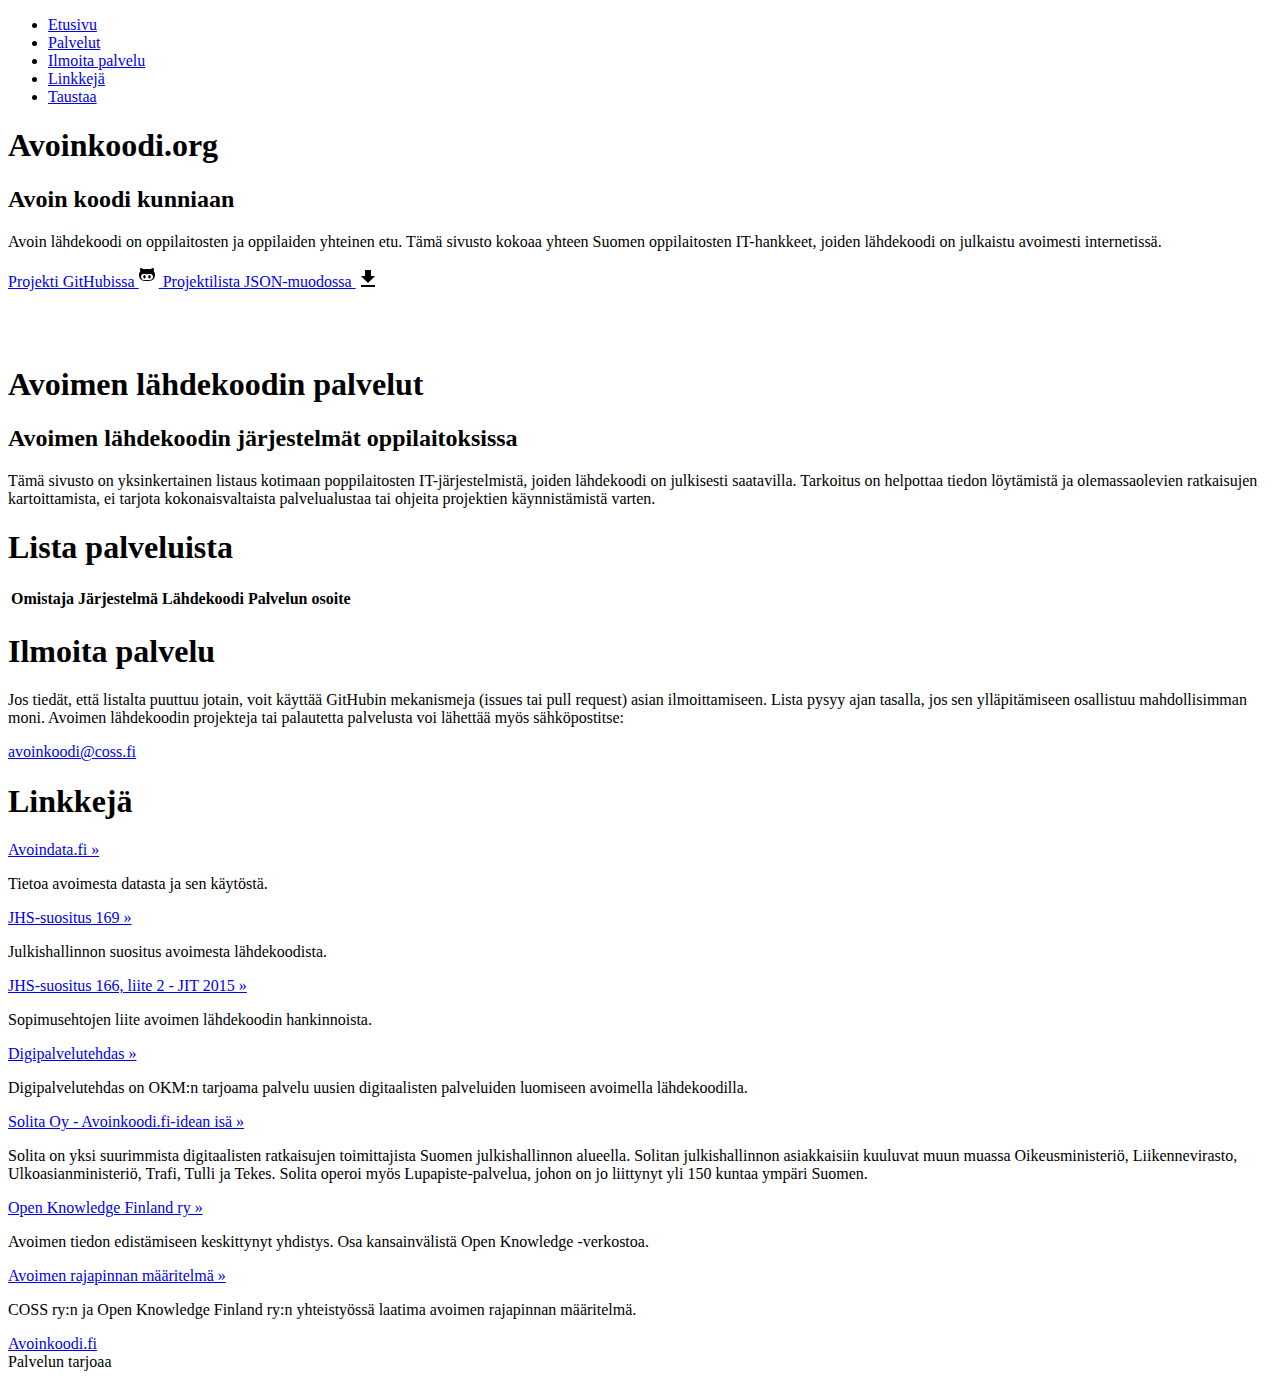
==== index.html @ 6f570a05 "Update index.html" ====
<!DOCTYPE html>

<html lang="fi">
  <head>
    <meta charset="UTF-8">
    <title>avoinkoodi.org</title>
    <meta name="description" content="Avoin lähdekoodi on oppilaitosten ja oppilaiden yhteinen etu. Tämä sivusto kokoaa yhteen Suomen oppilaitosten IT-hankkeet, joiden lähdekoodi on julkaistu avoimesti internetissä.">

    <meta name="viewport" content="width=device-width, initial-scale=1">
    <link rel="stylesheet" type="text/css" href="stylesheets/styles.css" media="screen">
		<link rel="icon" type="image/x-icon" href="favicon.ico">

		<meta property="fb:app_id" content="996503203750493">
    <meta property="og:url" content="http://www.avoinkoodi.org">
    <meta property="og:type" content="website">
    <meta property="og:title" content="avoinkoodi.org">
		<meta property="og:site_name" content="avoinkoodi.org">
    <meta property="og:description" content="Avoin lähdekoodi on oppilaitosten ja oppilaiden yhteinen etu. Tämä sivusto kokoaa yhteen Suomen oppilaitosten IT-hankkeet, joiden lähdekoodi on julkaistu avoimesti internetissä.">
		<meta property="og:image" content="http://www.avoinkoodi.org/img/bg-top.jpg">

    <meta name=”twitter:card” content=”summary”>
    <meta name=”twitter:title content="avoinkoodi.fi">
    <meta name=”twitter:description” content="Avoin lähdekoodi on oppilaitosten ja oppilaiden yhteinen etu. Tämä sivusto kokoaa yhteen Suomen oppilaitosten IT-hankkeet, joiden lähdekoodi on julkaistu avoimesti internetissä.">
    <meta name=”twitter:url” content=”http://www.avoinkoodi.fi/”>
    <meta property="twitter:image" content="http://www.avoinkoodi.org/img/bg-top.jpg">
  </head>
	<body>
		<div class="menu">
			<div class="menu-open">
				<span class="menuicon"></span>
			</div>

			<div class="menu-container">
				<ul id="mainmenu">
					<li><a href="#start">Etusivu</a></li>
					<li><a href="#services">Palvelut</a></li>
					<li><a href="#add-service">Ilmoita palvelu</a></li>
					<li><a href="#links">Linkkejä</a></li>
					<li><a href="taustaa.html">Taustaa</a></li>
				</ul>
			</div>
		</div>
		
		<div class="page-container">
			<header id="start" class="anchor">
				<div class="centered">
					<div class="container">
						<div class="content-center">

							<h1>Avoinkoodi.org</h1>
							<h2 class="">Avoin koodi kunniaan</h2>
							<p class="ingress">
								Avoin lähdekoodi on oppilaitosten ja oppilaiden yhteinen etu. Tämä sivusto kokoaa yhteen Suomen oppilaitosten IT-hankkeet, joiden lähdekoodi on julkaistu avoimesti internetissä.
							</p>
							
							<div class="buttons">
								<a href="https://github.com/cossfi/avoinkoodi" class="btn">
                  Projekti GitHubissa 
								  <svg class="btn-icon btn-icon--gh" height="20" width="20" viewBox="0 0 20 20" xmlns="http://www.w3.org/2000/svg">
									<path d="M14.7 4.34c0.13-0.32 0.55-1.59-0.13-3.31 0 0-1.05-0.33-3.44 1.3C10.13 2.05 9.06 2.01 8 2.01c-1.06 0-2.13 0.04-3.13 0.32C2.48 0.69 1.43 1.03 1.43 1.03 0.75 2.75 1.17 4.02 1.3 4.34 0.49 5.21 0 6.33 0 7.69 0 12.84 3.33 14 7.98 14 12.63 14 16 12.84 16 7.69 16 6.33 15.51 5.21 14.7 4.34zM8 13.02c-3.3 0-5.98-0.15-5.98-3.35 0-0.76 0.38-1.48 1.02-2.07 1.07-0.98 2.9-0.46 4.96-0.46 2.07 0 3.88-0.52 4.96 0.46 0.65 0.59 1.02 1.3 1.02 2.07C13.98 12.86 11.3 13.02 8 13.02zM5.49 8.01c-0.66 0-1.2 0.8-1.2 1.78s0.54 1.79 1.2 1.79c0.66 0 1.2-0.8 1.2-1.79S6.15 8.01 5.49 8.01zM10.51 8.01C9.85 8.01 9.31 8.8 9.31 9.79s0.54 1.79 1.2 1.79 1.2-0.8 1.2-1.79C11.71 8.8 11.18 8.01 10.51 8.01z" />
								  </svg>
								</a>
								
	 						  <a href="projects.json" class="btn">
                  Projektilista JSON-muodossa
								  <svg class="btn-icon" height="20" width="20"  viewBox="0 0 20 20" xmlns="http://www.w3.org/2000/svg">
									  <path d="M19 9h-4V3H9v6H5l7 7 7-7zM5 18v2h14v-2H5z"/>
									  <path d="M0 0h24v24H0z" fill="none"/>
								  </svg>
								</a>
							</div>

							<div class="social-media">
								<div class="some-widgets">
									<div class="some-widget">
									  <a href="https://twitter.com/home?status=Avoin+koodi+kunniaan%0ahttp%3a%2f%2fwww.avoinkoodi.fi%2f" class="icon share-link twitter-share-button"></a>
									  <span>&nbsp;</span>
									</div>

									<div class="some-widget">
										<a href="https://www.facebook.com/sharer/sharer.php?u=http%3a%2f%2fwww.avoinkoodi.fi%2f" class="icon fb-like share-link"></a>
										<span id="fb-share-count">&nbsp;</span>
									</div>

									<div class="some-widget">
									  <a href="https://plus.google.com/share?url=http%3a%2f%2fwww.avoinkoodi.fi%2f" class="icon g-plus share-link"></a>
									  <span id="gplus-share-count">&nbsp;</span>
									</div>
								</div>
							</div>

						</div>
					</div>
				</div>		
			</header>
			
			<section id="services" class="anchor">
				<div class="lined"></div>

				<div class="centered">
					<div class="container">

						<div class="content">
							<h1>Avoimen lähdekoodin palvelut</h1>
						</div>
						
						<div class="content">				
							<h2>Avoimen lähdekoodin järjestelmät oppilaitoksissa</h2>
							<p>Tämä sivusto on yksinkertainen listaus kotimaan poppilaitosten IT-järjestelmistä, joiden lähdekoodi on julkisesti saatavilla. Tarkoitus on helpottaa tiedon löytämistä ja olemassaolevien ratkaisujen kartoittamista, ei tarjota kokonaisvaltaista palvelualustaa tai ohjeita projektien käynnistämistä varten.</p>
						</div>
						
					</div>
				</div>
			</section>
			
			
			<section class="anchor">
				<div class="lined"></div>

				<div class="centered">
					<div class="container">

						<div class="content">
							<h1>Lista palveluista</h1>					
							 <table>
								<thead>
									<tr>
										<th>Omistaja</th>
										<th>Järjestelmä</th>
										<th>Lähdekoodi</th>
										<th>Palvelun osoite</th>
									</tr>
								</thead>
								<tbody id="projects"></tbody>
							</table>				
						</div>

					</div>
				</div>
			</section>
			
			<section class="grey anchor" id="add-service">
				<div class="centered">
					<div class="container">

						<div class="content">
							<h1>Ilmoita palvelu</h1>
							<p class="center-text">Jos tiedät, että listalta puuttuu jotain, voit käyttää GitHubin mekanismeja (issues tai pull request) asian ilmoittamiseen. Lista pysyy ajan tasalla, jos sen ylläpitämiseen osallistuu mahdollisimman moni. Avoimen lähdekoodin projekteja tai palautetta palvelusta voi lähettää myös sähköpostitse:</p>
							<p class="link-text">
								<a href="mailto:avoinkoodi@coss.fi">avoinkoodi@coss.fi</a>
							</p>
						</div>

					</div>
				</div>		
			</section>

			<section class="links anchor" id="links">
				<div class="lined"></div>

				<div class="centered">
					<div class="container">
						<div class="content">
							<h1>Linkkejä</h1>
						</div>
						
						<div class="content-left">				
							<div class="link">
								<a href="http://www.avoindata.fi">Avoindata.fi »</a> 
								<p>Tietoa avoimesta datasta ja sen käytöstä.</p>
							</div>
							
							<div class="link">
								<a href="http://docs.jhs-suositukset.fi/jhs-suositukset/JHS169/JHS169.html">JHS-suositus 169 »</a> 
								<p>Julkishallinnon suositus avoimesta lähdekoodista.</p>
							</div>
							
							<div class="link">
								<a href="http://docs.jhs-suositukset.fi/jhs-suositukset/JHS166_liite2/JHS166_liite2.html">JHS-suositus 166, liite 2 - JIT 2015 »</a> 
								<p>Sopimusehtojen liite avoimen lähdekoodin hankinnoista.</p>
							</div>
							<div class="link">
								<a href="http://www.digipalvelutehdas.fi/">Digipalvelutehdas »</a> 
								<p>Digipalvelutehdas on OKM:n tarjoama palvelu uusien digitaalisten palveluiden luomiseen avoimella lähdekoodilla.</p>
							</div>							
						</div>

						<div class="content-right">

							<div class="link">
								<a href="https://www.solita.fi/">Solita Oy - Avoinkoodi.fi-idean isä »</a> 
								<p>Solita on yksi suurimmista digitaalisten ratkaisujen toimittajista Suomen julkishallinnon alueella. Solitan julkishallinnon asiakkaisiin kuuluvat muun muassa Oikeusministeriö, Liikennevirasto, Ulkoasianministeriö, Trafi, Tulli ja Tekes. Solita operoi myös Lupapiste-palvelua, johon on jo liittynyt yli 150 kuntaa ympäri Suomen.</p>
							</div>

							<div class="link">
								<a href="http://fi.okfn.org/">Open Knowledge Finland ry »</a> 
								<p>Avoimen tiedon edistämiseen keskittynyt yhdistys. Osa kansainvälistä Open Knowledge -verkostoa.</p>
							</div>
							
							<div class="link">
								<a href="http://avoinrajapinta.fi/">Avoimen rajapinnan määritelmä »</a> 
								<p>COSS ry:n ja Open Knowledge Finland ry:n yhteistyössä laatima avoimen rajapinnan määritelmä.</p>
							</div>
						</div>

					</div>
				</div>		
			</section>
			
			<footer class="footer">
				<div class="centered">

					<div class="container">
					  <a class="logo-white" href="http://www.avoinkoodi.fi">Avoinkoodi.fi</a>
					  <div class="footer-content"><span>Palvelun tarjoaa</span> <a href="https://coss.fi" class="logo-white logo"></a></div>				
					</div>

				</div>
			</footer>
		</div>

    <script src="./js/safari_bind.js"></script>
    <script src="./js/jquery-2.2.0.min.js"></script>
    <script src="./js/avoinkoodi.js"></script>
    <script>
      (function(i,s,o,g,r,a,m){i['GoogleAnalyticsObject']=r;i[r]=i[r]||function(){
      (i[r].q=i[r].q||[]).push(arguments)},i[r].l=1*new Date();a=s.createElement(o),
      m=s.getElementsByTagName(o)[0];a.async=1;a.src=g;m.parentNode.insertBefore(a,m)
      })(window,document,'script','//www.google-analytics.com/analytics.js','ga');

      ga('create', 'UA-35431188-3', 'auto');
      ga('send', 'pageview');

    </script>
	</body>
</html>
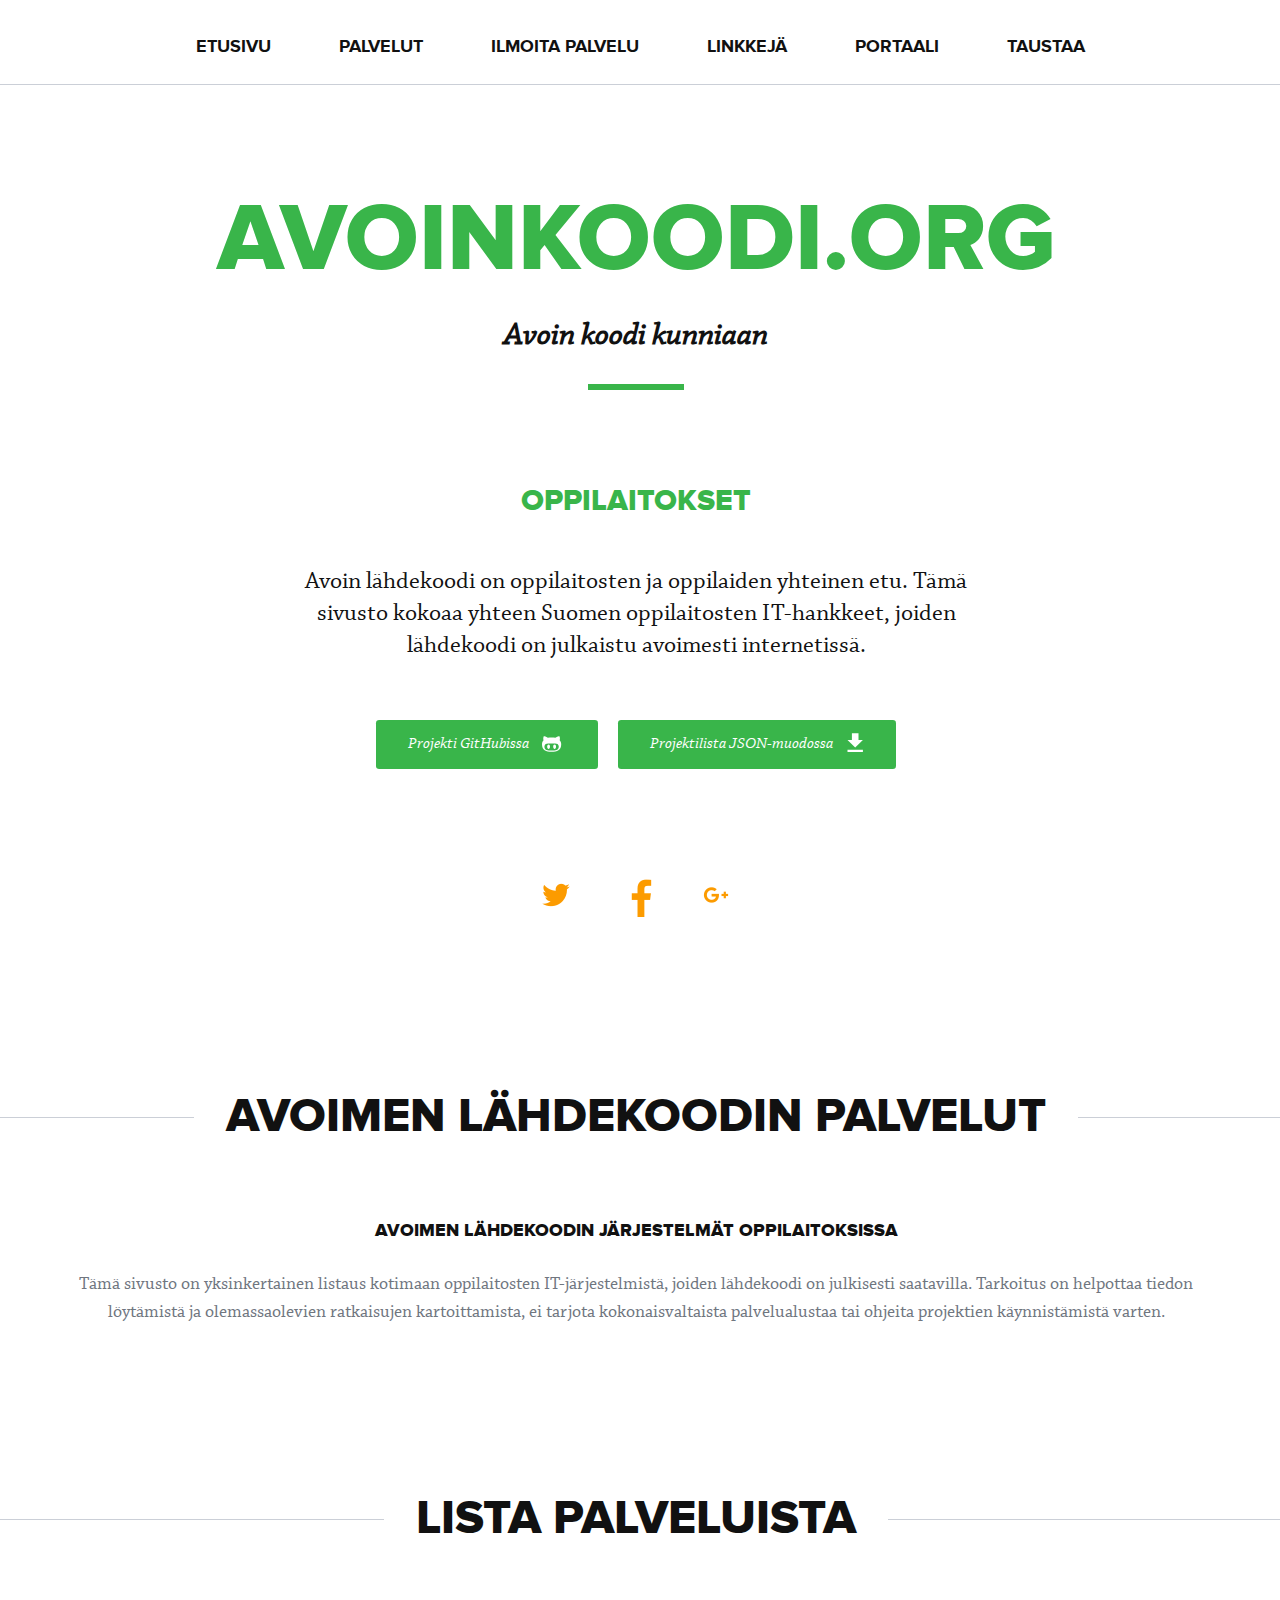
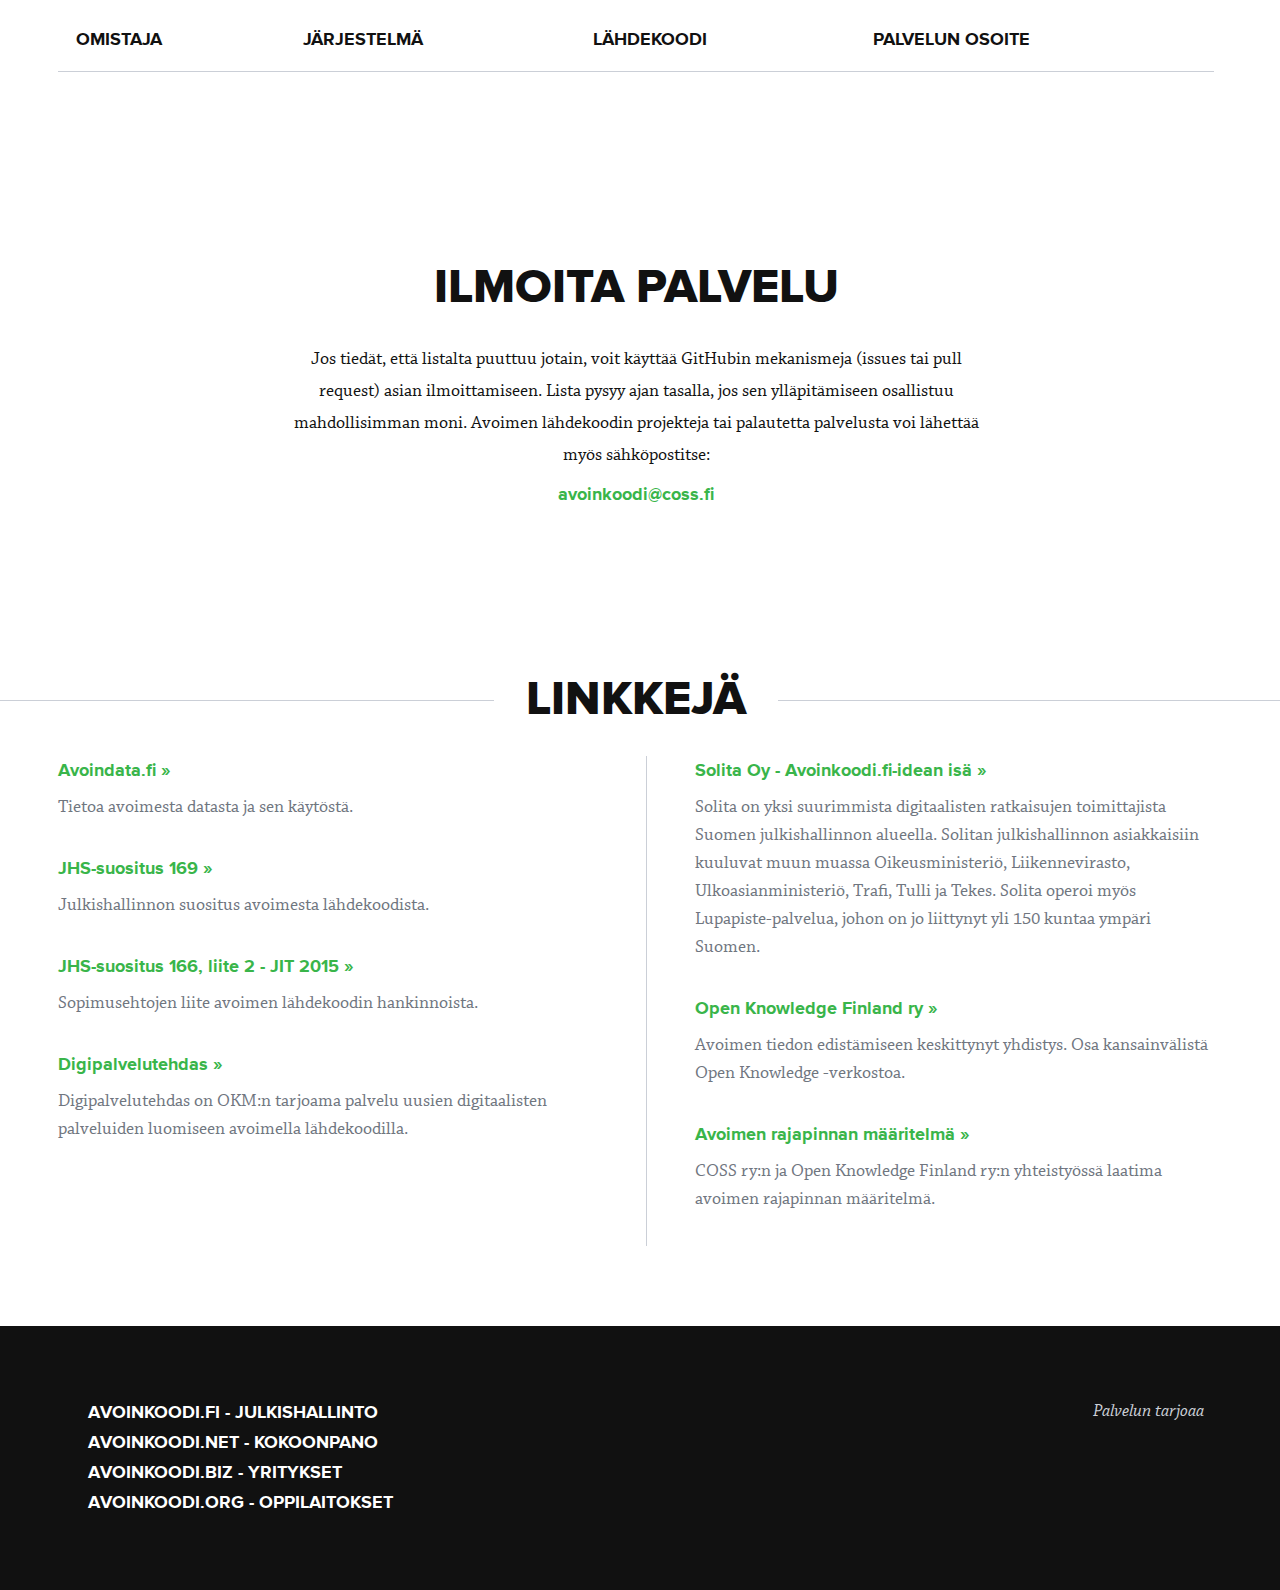
==== commit 7ea78284: "Update index.html" ====
--- a/index.html
+++ b/index.html
@@ -19,9 +19,9 @@
 		<meta property="og:image" content="http://www.avoinkoodi.org/img/bg-top.jpg">
 
     <meta name=”twitter:card” content=”summary”>
-    <meta name=”twitter:title content="avoinkoodi.fi">
+    <meta name=”twitter:title content="avoinkoodi.org">
     <meta name=”twitter:description” content="Avoin lähdekoodi on oppilaitosten ja oppilaiden yhteinen etu. Tämä sivusto kokoaa yhteen Suomen oppilaitosten IT-hankkeet, joiden lähdekoodi on julkaistu avoimesti internetissä.">
-    <meta name=”twitter:url” content=”http://www.avoinkoodi.fi/”>
+    <meta name=”twitter:url” content=”http://www.avoinkoodi.org/”>
     <meta property="twitter:image" content="http://www.avoinkoodi.org/img/bg-top.jpg">
   </head>
 	<body>
@@ -31,11 +31,12 @@
 			</div>
 
 			<div class="menu-container">
-				<ul id="mainmenu">
+				<ul id="mainmenu"> 
 					<li><a href="#start">Etusivu</a></li>
 					<li><a href="#services">Palvelut</a></li>
 					<li><a href="#add-service">Ilmoita palvelu</a></li>
 					<li><a href="#links">Linkkejä</a></li>
+					<li><a href="https://avainkoodi.net">Portaali</a></li>
 					<li><a href="taustaa.html">Taustaa</a></li>
 				</ul>
 			</div>
@@ -49,6 +50,7 @@
 
 							<h1>Avoinkoodi.org</h1>
 							<h2 class="">Avoin koodi kunniaan</h2>
+							<h1 style="font-size:30px">Oppilaitokset</h1>
 							<p class="ingress">
 								Avoin lähdekoodi on oppilaitosten ja oppilaiden yhteinen etu. Tämä sivusto kokoaa yhteen Suomen oppilaitosten IT-hankkeet, joiden lähdekoodi on julkaistu avoimesti internetissä.
 							</p>
@@ -74,18 +76,15 @@
 								<div class="some-widgets">
 									<div class="some-widget">
 									  <a href="https://twitter.com/home?status=Avoin+koodi+kunniaan%0ahttp%3a%2f%2fwww.avoinkoodi.fi%2f" class="icon share-link twitter-share-button"></a>
-									  <span>&nbsp;</span>
 									</div>
 
 									<div class="some-widget">
 										<a href="https://www.facebook.com/sharer/sharer.php?u=http%3a%2f%2fwww.avoinkoodi.fi%2f" class="icon fb-like share-link"></a>
-										<span id="fb-share-count">&nbsp;</span>
 									</div>
 
 									<div class="some-widget">
 									  <a href="https://plus.google.com/share?url=http%3a%2f%2fwww.avoinkoodi.fi%2f" class="icon g-plus share-link"></a>
-									  <span id="gplus-share-count">&nbsp;</span>
-									</div>
+									  </div>
 								</div>
 							</div>
 
@@ -106,7 +105,7 @@
 						
 						<div class="content">				
 							<h2>Avoimen lähdekoodin järjestelmät oppilaitoksissa</h2>
-							<p>Tämä sivusto on yksinkertainen listaus kotimaan poppilaitosten IT-järjestelmistä, joiden lähdekoodi on julkisesti saatavilla. Tarkoitus on helpottaa tiedon löytämistä ja olemassaolevien ratkaisujen kartoittamista, ei tarjota kokonaisvaltaista palvelualustaa tai ohjeita projektien käynnistämistä varten.</p>
+							<p>Tämä sivusto on yksinkertainen listaus kotimaan oppilaitosten IT-järjestelmistä, joiden lähdekoodi on julkisesti saatavilla. Tarkoitus on helpottaa tiedon löytämistä ja olemassaolevien ratkaisujen kartoittamista, ei tarjota kokonaisvaltaista palvelualustaa tai ohjeita projektien käynnistämistä varten.</p>
 						</div>
 						
 					</div>
@@ -211,9 +210,14 @@
 				<div class="centered">
 
 					<div class="container">
-					  <a class="logo-white" href="http://www.avoinkoodi.fi">Avoinkoodi.fi</a>
-					  <div class="footer-content"><span>Palvelun tarjoaa</span> <a href="https://coss.fi" class="logo-white logo"></a></div>				
-					</div>
+					  <a class="logo-white" href="http://www.avoinkoodi.fi">Avoinkoodi.fi  - Julkishallinto</a><div class="footer-content"><span>Palvelun tarjoaa</span> <a href="https://coss.fi" class="logo-white logo"></a></div>
+						</br>
+					  <a class="logo-white" href="http://www.avoinkoodi.net">Avoinkoodi.net - Kokoonpano</a>
+						</br>  
+					  <a class="logo-white" href="http://www.avoinkoodi.biz">Avoinkoodi.biz - Yritykset</a>
+					  	</br>
+					  <a class="logo-white" href="http://www.avoinkoodi.org">Avoinkoodi.org - Oppilaitokset</a>
+					  
 
 				</div>
 			</footer>
--- a/stylesheets/styles.css
+++ b/stylesheets/styles.css
@@ -0,0 +1 @@
+html,body,div,span,applet,object,iframe,h1,h2,h3,h4,h5,h6,p,blockquote,pre,a,abbr,acronym,address,big,cite,code,del,dfn,em,img,ins,kbd,q,s,samp,small,strike,strong,sub,sup,tt,var,b,u,i,center,dl,dt,dd,ol,ul,li,fieldset,form,label,legend,table,caption,tbody,tfoot,thead,tr,th,td,article,aside,canvas,details,embed,figure,figcaption,footer,header,hgroup,menu,nav,output,ruby,section,summary,time,mark,audio,video{margin:0;padding:0;border:0;font-size:100%;font:inherit;vertical-align:baseline}article,aside,details,figcaption,figure,footer,header,hgroup,menu,nav,section{display:block}body{line-height:1}ol,ul{list-style:none}blockquote,q{quotes:none}blockquote:before,blockquote:after,q:before,q:after{content:'';content:none}table{border-collapse:collapse;border-spacing:0}body{width:100%;*zoom:1}body:before,body:after{content:"";display:table}body:after{clear:both}@font-face{font-family:"chaparral-pro";font-style:normal;font-weight:400;src:url("[data-uri]")}@font-face{font-family:"chaparral-pro";font-style:italic;font-weight:400;src:url("[data-uri]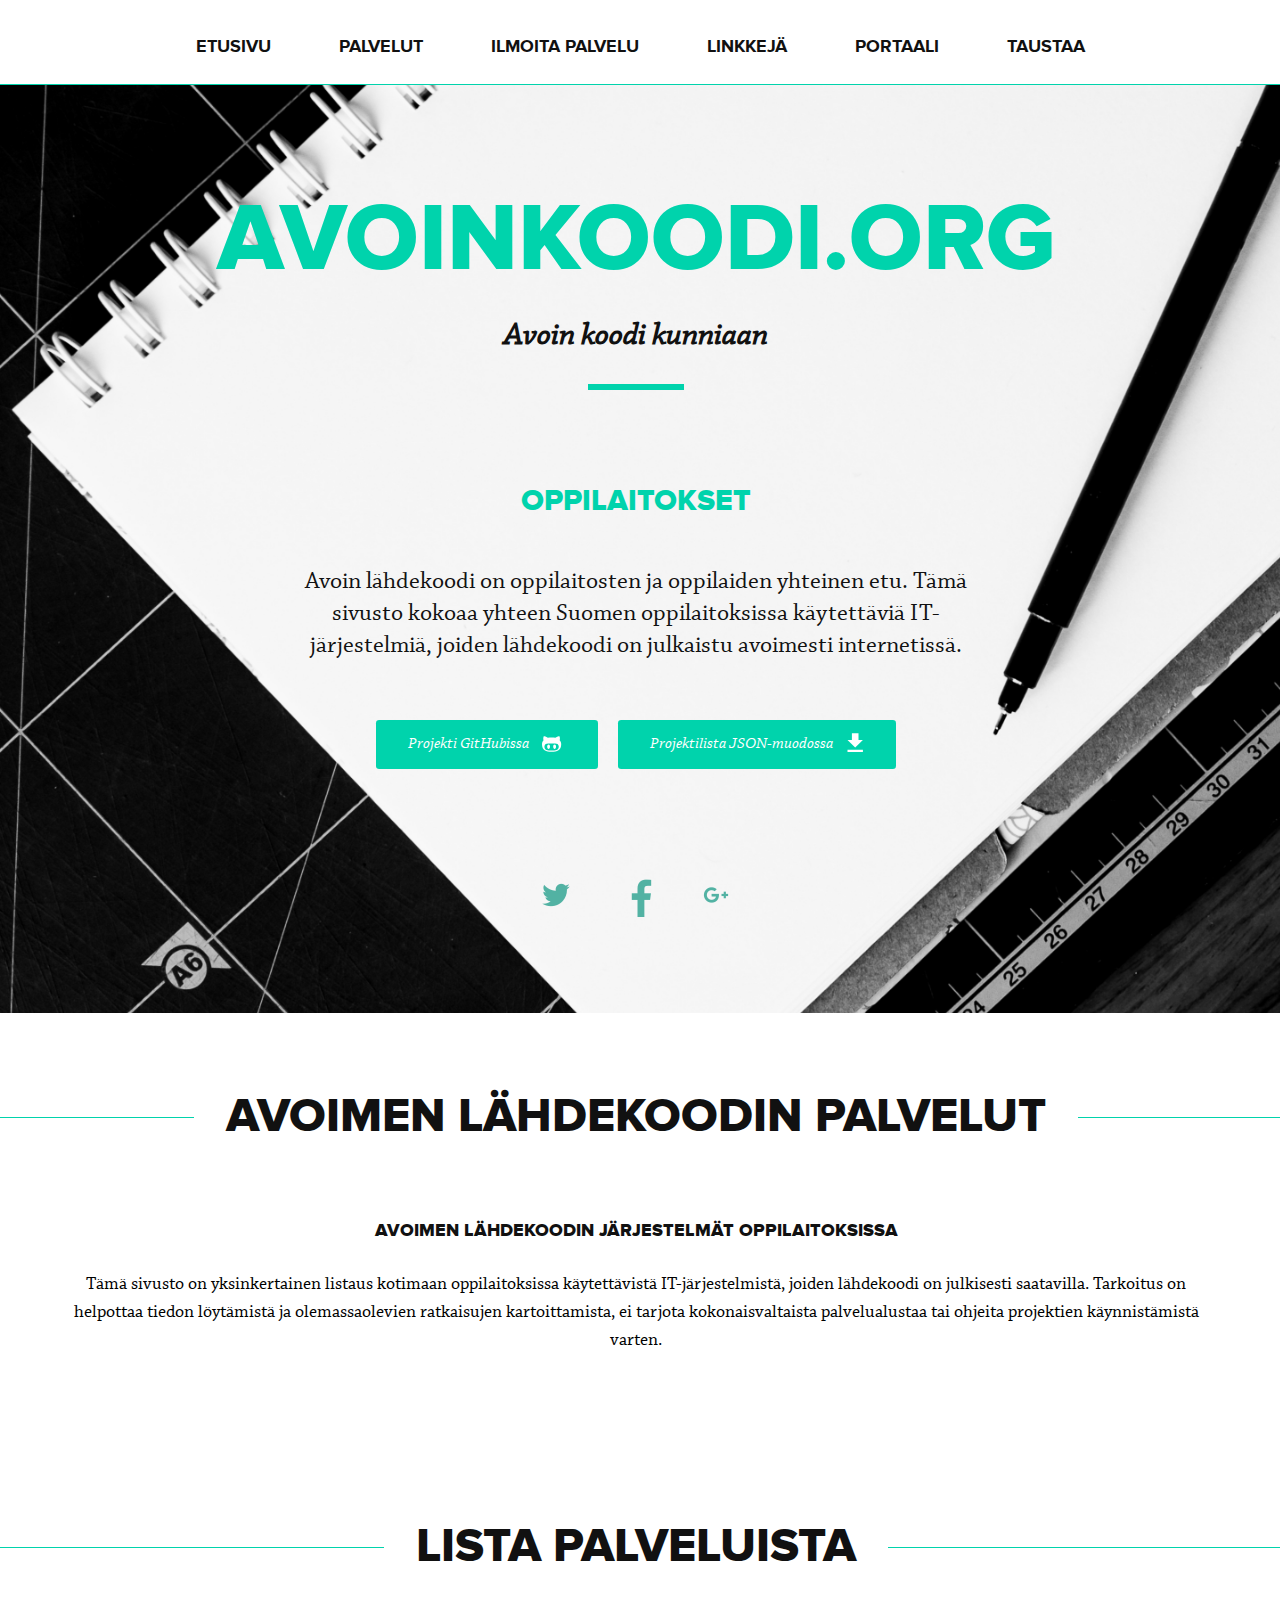
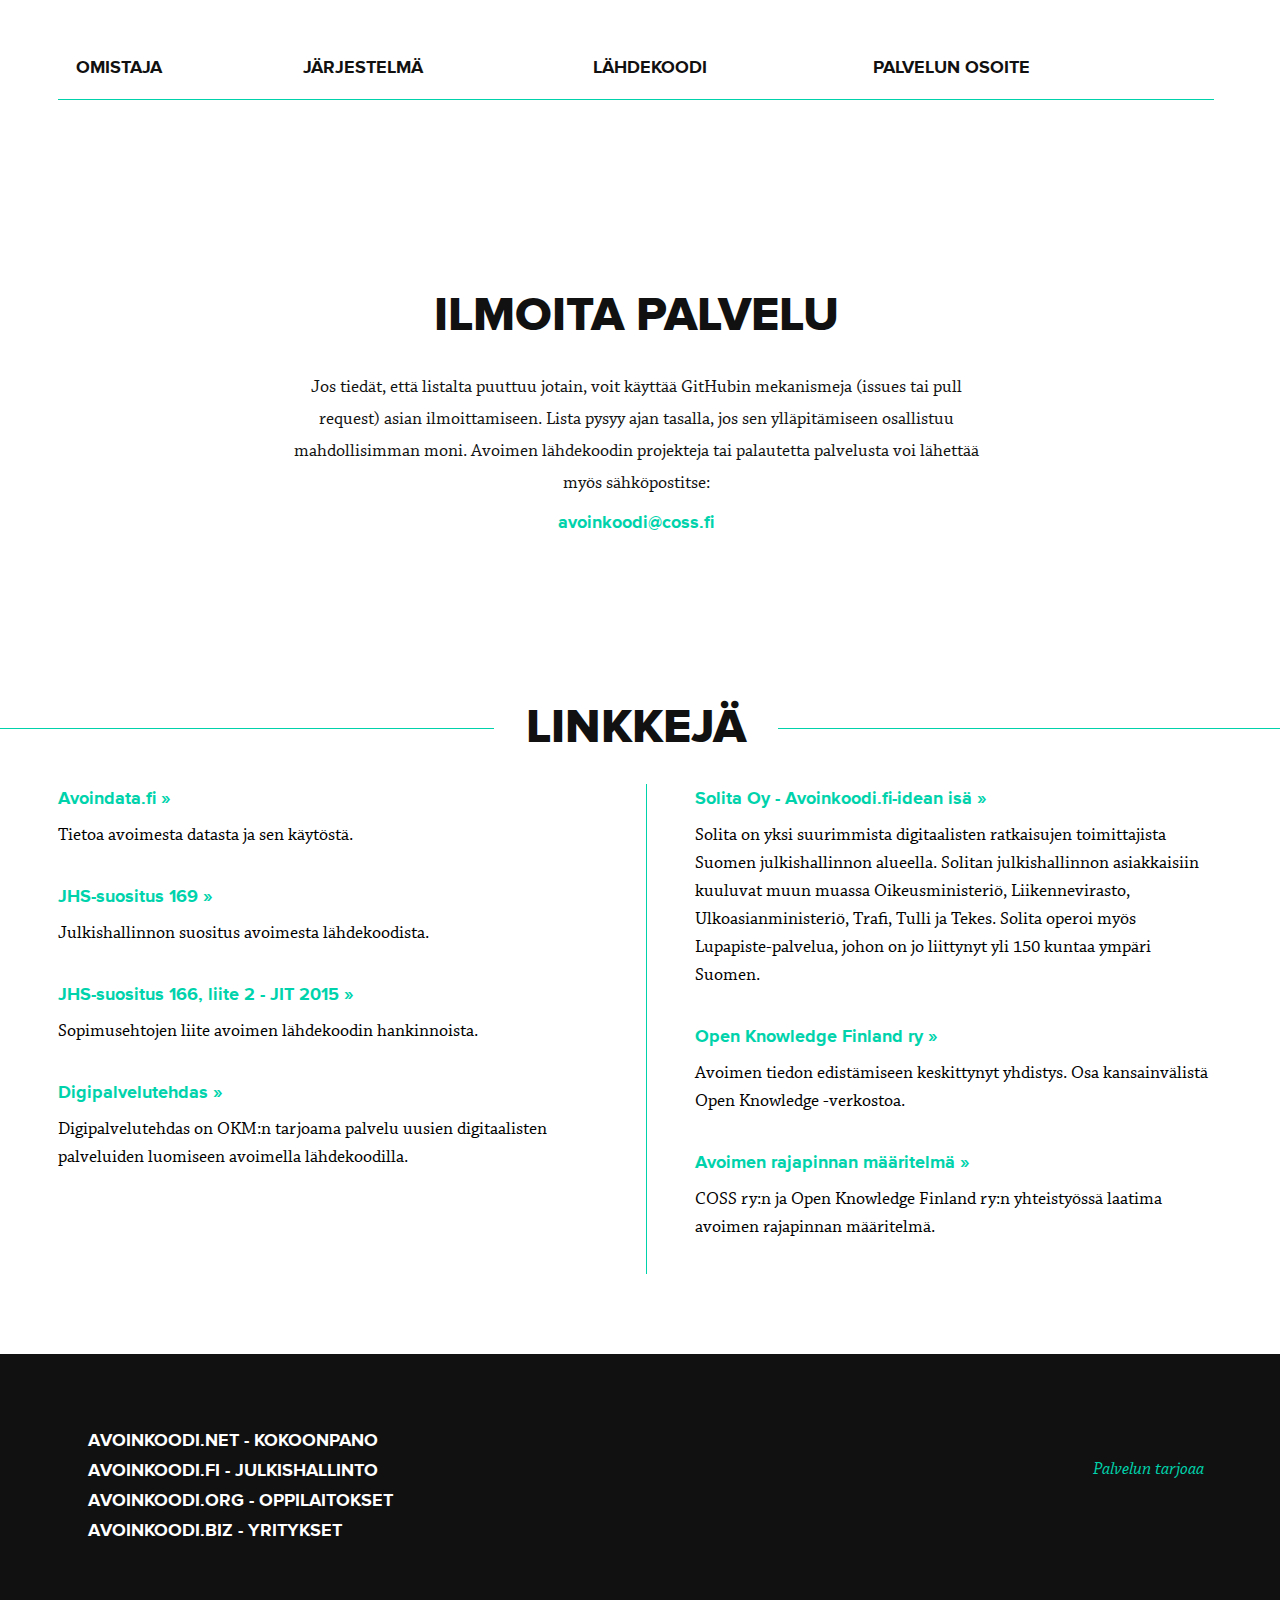
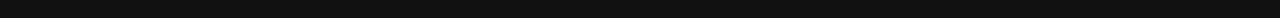
==== commit 8ee11d2b: "Update index.html" ====
--- a/index.html
+++ b/index.html
@@ -4,7 +4,7 @@
   <head>
     <meta charset="UTF-8">
     <title>avoinkoodi.org</title>
-    <meta name="description" content="Avoin lähdekoodi on oppilaitosten ja oppilaiden yhteinen etu. Tämä sivusto kokoaa yhteen Suomen oppilaitosten IT-hankkeet, joiden lähdekoodi on julkaistu avoimesti internetissä.">
+    <meta name="description" content="Avoin lähdekoodi on oppilaitosten ja oppilaiden yhteinen etu. Tämä sivusto kokoaa yhteen Suomen oppilaitoksissa käytettäviä IT-järjestelmiä, joiden lähdekoodi on julkaistu avoimesti internetissä.">
 
     <meta name="viewport" content="width=device-width, initial-scale=1">
     <link rel="stylesheet" type="text/css" href="stylesheets/styles.css" media="screen">
@@ -15,12 +15,12 @@
     <meta property="og:type" content="website">
     <meta property="og:title" content="avoinkoodi.org">
 		<meta property="og:site_name" content="avoinkoodi.org">
-    <meta property="og:description" content="Avoin lähdekoodi on oppilaitosten ja oppilaiden yhteinen etu. Tämä sivusto kokoaa yhteen Suomen oppilaitosten IT-hankkeet, joiden lähdekoodi on julkaistu avoimesti internetissä.">
+    <meta property="og:description" content="Avoin lähdekoodi on oppilaitosten ja oppilaiden yhteinen etu. Tämä sivusto kokoaa yhteen Suomen oppilaitoksissa käytettäviä IT-järjestelmiä, joiden lähdekoodi on julkaistu avoimesti internetissä.">
 		<meta property="og:image" content="http://www.avoinkoodi.org/img/bg-top.jpg">
 
     <meta name=”twitter:card” content=”summary”>
     <meta name=”twitter:title content="avoinkoodi.org">
-    <meta name=”twitter:description” content="Avoin lähdekoodi on oppilaitosten ja oppilaiden yhteinen etu. Tämä sivusto kokoaa yhteen Suomen oppilaitosten IT-hankkeet, joiden lähdekoodi on julkaistu avoimesti internetissä.">
+    <meta name=”twitter:description” content="Avoin lähdekoodi on oppilaitosten ja oppilaiden yhteinen etu. Tämä sivusto kokoaa yhteen Suomen oppilaitoksissa käytettäviä IT-järjestelmiä, joiden lähdekoodi on julkaistu avoimesti internetissä.">
     <meta name=”twitter:url” content=”http://www.avoinkoodi.org/”>
     <meta property="twitter:image" content="http://www.avoinkoodi.org/img/bg-top.jpg">
   </head>
@@ -36,7 +36,7 @@
 					<li><a href="#services">Palvelut</a></li>
 					<li><a href="#add-service">Ilmoita palvelu</a></li>
 					<li><a href="#links">Linkkejä</a></li>
-					<li><a href="https://avainkoodi.net">Portaali</a></li>
+					<li><a href="https://avoinkoodi.net">Portaali</a></li>
 					<li><a href="taustaa.html">Taustaa</a></li>
 				</ul>
 			</div>
@@ -52,18 +52,18 @@
 							<h2 class="">Avoin koodi kunniaan</h2>
 							<h1 style="font-size:30px">Oppilaitokset</h1>
 							<p class="ingress">
-								Avoin lähdekoodi on oppilaitosten ja oppilaiden yhteinen etu. Tämä sivusto kokoaa yhteen Suomen oppilaitosten IT-hankkeet, joiden lähdekoodi on julkaistu avoimesti internetissä.
+								Avoin lähdekoodi on oppilaitosten ja oppilaiden yhteinen etu. Tämä sivusto kokoaa yhteen Suomen oppilaitoksissa käytettäviä IT-järjestelmiä, joiden lähdekoodi on julkaistu avoimesti internetissä.
 							</p>
 							
 							<div class="buttons">
-								<a href="https://github.com/cossfi/avoinkoodi" class="btn">
+								<a target="_blank" href="https://github.com/cossfi/avoinkoodi" class="btn">
                   Projekti GitHubissa 
 								  <svg class="btn-icon btn-icon--gh" height="20" width="20" viewBox="0 0 20 20" xmlns="http://www.w3.org/2000/svg">
 									<path d="M14.7 4.34c0.13-0.32 0.55-1.59-0.13-3.31 0 0-1.05-0.33-3.44 1.3C10.13 2.05 9.06 2.01 8 2.01c-1.06 0-2.13 0.04-3.13 0.32C2.48 0.69 1.43 1.03 1.43 1.03 0.75 2.75 1.17 4.02 1.3 4.34 0.49 5.21 0 6.33 0 7.69 0 12.84 3.33 14 7.98 14 12.63 14 16 12.84 16 7.69 16 6.33 15.51 5.21 14.7 4.34zM8 13.02c-3.3 0-5.98-0.15-5.98-3.35 0-0.76 0.38-1.48 1.02-2.07 1.07-0.98 2.9-0.46 4.96-0.46 2.07 0 3.88-0.52 4.96 0.46 0.65 0.59 1.02 1.3 1.02 2.07C13.98 12.86 11.3 13.02 8 13.02zM5.49 8.01c-0.66 0-1.2 0.8-1.2 1.78s0.54 1.79 1.2 1.79c0.66 0 1.2-0.8 1.2-1.79S6.15 8.01 5.49 8.01zM10.51 8.01C9.85 8.01 9.31 8.8 9.31 9.79s0.54 1.79 1.2 1.79 1.2-0.8 1.2-1.79C11.71 8.8 11.18 8.01 10.51 8.01z" />
 								  </svg>
 								</a>
 								
-	 						  <a href="projects.json" class="btn">
+	 						  <a target="_blank" href="projects.json" class="btn">
                   Projektilista JSON-muodossa
 								  <svg class="btn-icon" height="20" width="20"  viewBox="0 0 20 20" xmlns="http://www.w3.org/2000/svg">
 									  <path d="M19 9h-4V3H9v6H5l7 7 7-7zM5 18v2h14v-2H5z"/>
@@ -75,15 +75,15 @@
 							<div class="social-media">
 								<div class="some-widgets">
 									<div class="some-widget">
-									  <a href="https://twitter.com/home?status=Avoin+koodi+kunniaan%0ahttp%3a%2f%2fwww.avoinkoodi.fi%2f" class="icon share-link twitter-share-button"></a>
+									  <a target="_blank" href="https://twitter.com/home?status=Avoin+koodi+kunniaan%0ahttp%3a%2f%2fwww.avoinkoodi.fi%2f" class="icon share-link twitter-share-button"></a>
 									</div>
 
 									<div class="some-widget">
-										<a href="https://www.facebook.com/sharer/sharer.php?u=http%3a%2f%2fwww.avoinkoodi.fi%2f" class="icon fb-like share-link"></a>
+										<a target="_blank" href="https://www.facebook.com/sharer/sharer.php?u=http%3a%2f%2fwww.avoinkoodi.fi%2f" class="icon fb-like share-link"></a>
 									</div>
 
 									<div class="some-widget">
-									  <a href="https://plus.google.com/share?url=http%3a%2f%2fwww.avoinkoodi.fi%2f" class="icon g-plus share-link"></a>
+									  <a target="_blank" href="https://plus.google.com/share?url=http%3a%2f%2fwww.avoinkoodi.fi%2f" class="icon g-plus share-link"></a>
 									  </div>
 								</div>
 							</div>
@@ -105,7 +105,7 @@
 						
 						<div class="content">				
 							<h2>Avoimen lähdekoodin järjestelmät oppilaitoksissa</h2>
-							<p>Tämä sivusto on yksinkertainen listaus kotimaan oppilaitosten IT-järjestelmistä, joiden lähdekoodi on julkisesti saatavilla. Tarkoitus on helpottaa tiedon löytämistä ja olemassaolevien ratkaisujen kartoittamista, ei tarjota kokonaisvaltaista palvelualustaa tai ohjeita projektien käynnistämistä varten.</p>
+							<p>Tämä sivusto on yksinkertainen listaus kotimaan oppilaitoksissa käytettävistä IT-järjestelmistä, joiden lähdekoodi on julkisesti saatavilla. Tarkoitus on helpottaa tiedon löytämistä ja olemassaolevien ratkaisujen kartoittamista, ei tarjota kokonaisvaltaista palvelualustaa tai ohjeita projektien käynnistämistä varten.</p>
 						</div>
 						
 					</div>
@@ -165,21 +165,21 @@
 						
 						<div class="content-left">				
 							<div class="link">
-								<a href="http://www.avoindata.fi">Avoindata.fi »</a> 
+								<a target="_blank" href="http://www.avoindata.fi">Avoindata.fi »</a> 
 								<p>Tietoa avoimesta datasta ja sen käytöstä.</p>
 							</div>
 							
 							<div class="link">
-								<a href="http://docs.jhs-suositukset.fi/jhs-suositukset/JHS169/JHS169.html">JHS-suositus 169 »</a> 
+								<a target="_blank" href="http://docs.jhs-suositukset.fi/jhs-suositukset/JHS169/JHS169.html">JHS-suositus 169 »</a> 
 								<p>Julkishallinnon suositus avoimesta lähdekoodista.</p>
 							</div>
 							
 							<div class="link">
-								<a href="http://docs.jhs-suositukset.fi/jhs-suositukset/JHS166_liite2/JHS166_liite2.html">JHS-suositus 166, liite 2 - JIT 2015 »</a> 
+								<a target="_blank" href="http://docs.jhs-suositukset.fi/jhs-suositukset/JHS166_liite2/JHS166_liite2.html">JHS-suositus 166, liite 2 - JIT 2015 »</a> 
 								<p>Sopimusehtojen liite avoimen lähdekoodin hankinnoista.</p>
 							</div>
 							<div class="link">
-								<a href="http://www.digipalvelutehdas.fi/">Digipalvelutehdas »</a> 
+								<a target="_blank" href="http://www.digipalvelutehdas.fi/">Digipalvelutehdas »</a> 
 								<p>Digipalvelutehdas on OKM:n tarjoama palvelu uusien digitaalisten palveluiden luomiseen avoimella lähdekoodilla.</p>
 							</div>							
 						</div>
@@ -187,17 +187,17 @@
 						<div class="content-right">
 
 							<div class="link">
-								<a href="https://www.solita.fi/">Solita Oy - Avoinkoodi.fi-idean isä »</a> 
+								<a target="_blank" href="https://www.solita.fi/">Solita Oy - Avoinkoodi.fi-idean isä »</a> 
 								<p>Solita on yksi suurimmista digitaalisten ratkaisujen toimittajista Suomen julkishallinnon alueella. Solitan julkishallinnon asiakkaisiin kuuluvat muun muassa Oikeusministeriö, Liikennevirasto, Ulkoasianministeriö, Trafi, Tulli ja Tekes. Solita operoi myös Lupapiste-palvelua, johon on jo liittynyt yli 150 kuntaa ympäri Suomen.</p>
 							</div>
 
 							<div class="link">
-								<a href="http://fi.okfn.org/">Open Knowledge Finland ry »</a> 
+								<a target="_blank" href="http://fi.okfn.org/">Open Knowledge Finland ry »</a> 
 								<p>Avoimen tiedon edistämiseen keskittynyt yhdistys. Osa kansainvälistä Open Knowledge -verkostoa.</p>
 							</div>
 							
 							<div class="link">
-								<a href="http://avoinrajapinta.fi/">Avoimen rajapinnan määritelmä »</a> 
+								<a target="_blank" href="http://avoinrajapinta.fi/">Avoimen rajapinnan määritelmä »</a> 
 								<p>COSS ry:n ja Open Knowledge Finland ry:n yhteistyössä laatima avoimen rajapinnan määritelmä.</p>
 							</div>
 						</div>
@@ -210,14 +210,14 @@
 				<div class="centered">
 
 					<div class="container">
-					  <a class="logo-white" href="http://www.avoinkoodi.fi">Avoinkoodi.fi  - Julkishallinto</a><div class="footer-content"><span>Palvelun tarjoaa</span> <a href="https://coss.fi" class="logo-white logo"></a></div>
-						</br>
+					
 					  <a class="logo-white" href="http://www.avoinkoodi.net">Avoinkoodi.net - Kokoonpano</a>
 						</br>  
-					  <a class="logo-white" href="http://www.avoinkoodi.biz">Avoinkoodi.biz - Yritykset</a>
-					  	</br>
+					  <a class="logo-white" href="http://www.avoinkoodi.fi">Avoinkoodi.fi  - Julkishallinto</a><div class="footer-content"><span>Palvelun tarjoaa</span> <a href="https://coss.fi" class="logo-white logo"></a></div>
+						</br>				  	
 					  <a class="logo-white" href="http://www.avoinkoodi.org">Avoinkoodi.org - Oppilaitokset</a>
-					  
+					 	 </br>
+					  <a class="logo-white" href="http://www.avoinkoodi.biz">Avoinkoodi.biz - Yritykset</a> 
 
 				</div>
 			</footer>
--- a/stylesheets/styles.css
+++ b/stylesheets/styles.css
@@ -1 +1,3 @@
-html,body,div,span,applet,object,iframe,h1,h2,h3,h4,h5,h6,p,blockquote,pre,a,abbr,acronym,address,big,cite,code,del,dfn,em,img,ins,kbd,q,s,samp,small,strike,strong,sub,sup,tt,var,b,u,i,center,dl,dt,dd,ol,ul,li,fieldset,form,label,legend,table,caption,tbody,tfoot,thead,tr,th,td,article,aside,canvas,details,embed,figure,figcaption,footer,header,hgroup,menu,nav,output,ruby,section,summary,time,mark,audio,video{margin:0;padding:0;border:0;font-size:100%;font:inherit;vertical-align:baseline}article,aside,details,figcaption,figure,footer,header,hgroup,menu,nav,section{display:block}body{line-height:1}ol,ul{list-style:none}blockquote,q{quotes:none}blockquote:before,blockquote:after,q:before,q:after{content:'';content:none}table{border-collapse:collapse;border-spacing:0}body{width:100%;*zoom:1}body:before,body:after{content:"";display:table}body:after{clear:both}@font-face{font-family:"chaparral-pro";font-style:normal;font-weight:400;src:url("[data-uri]")}@font-face{font-family:"chaparral-pro";font-style:italic;font-weight:400;src:url("[data-uri]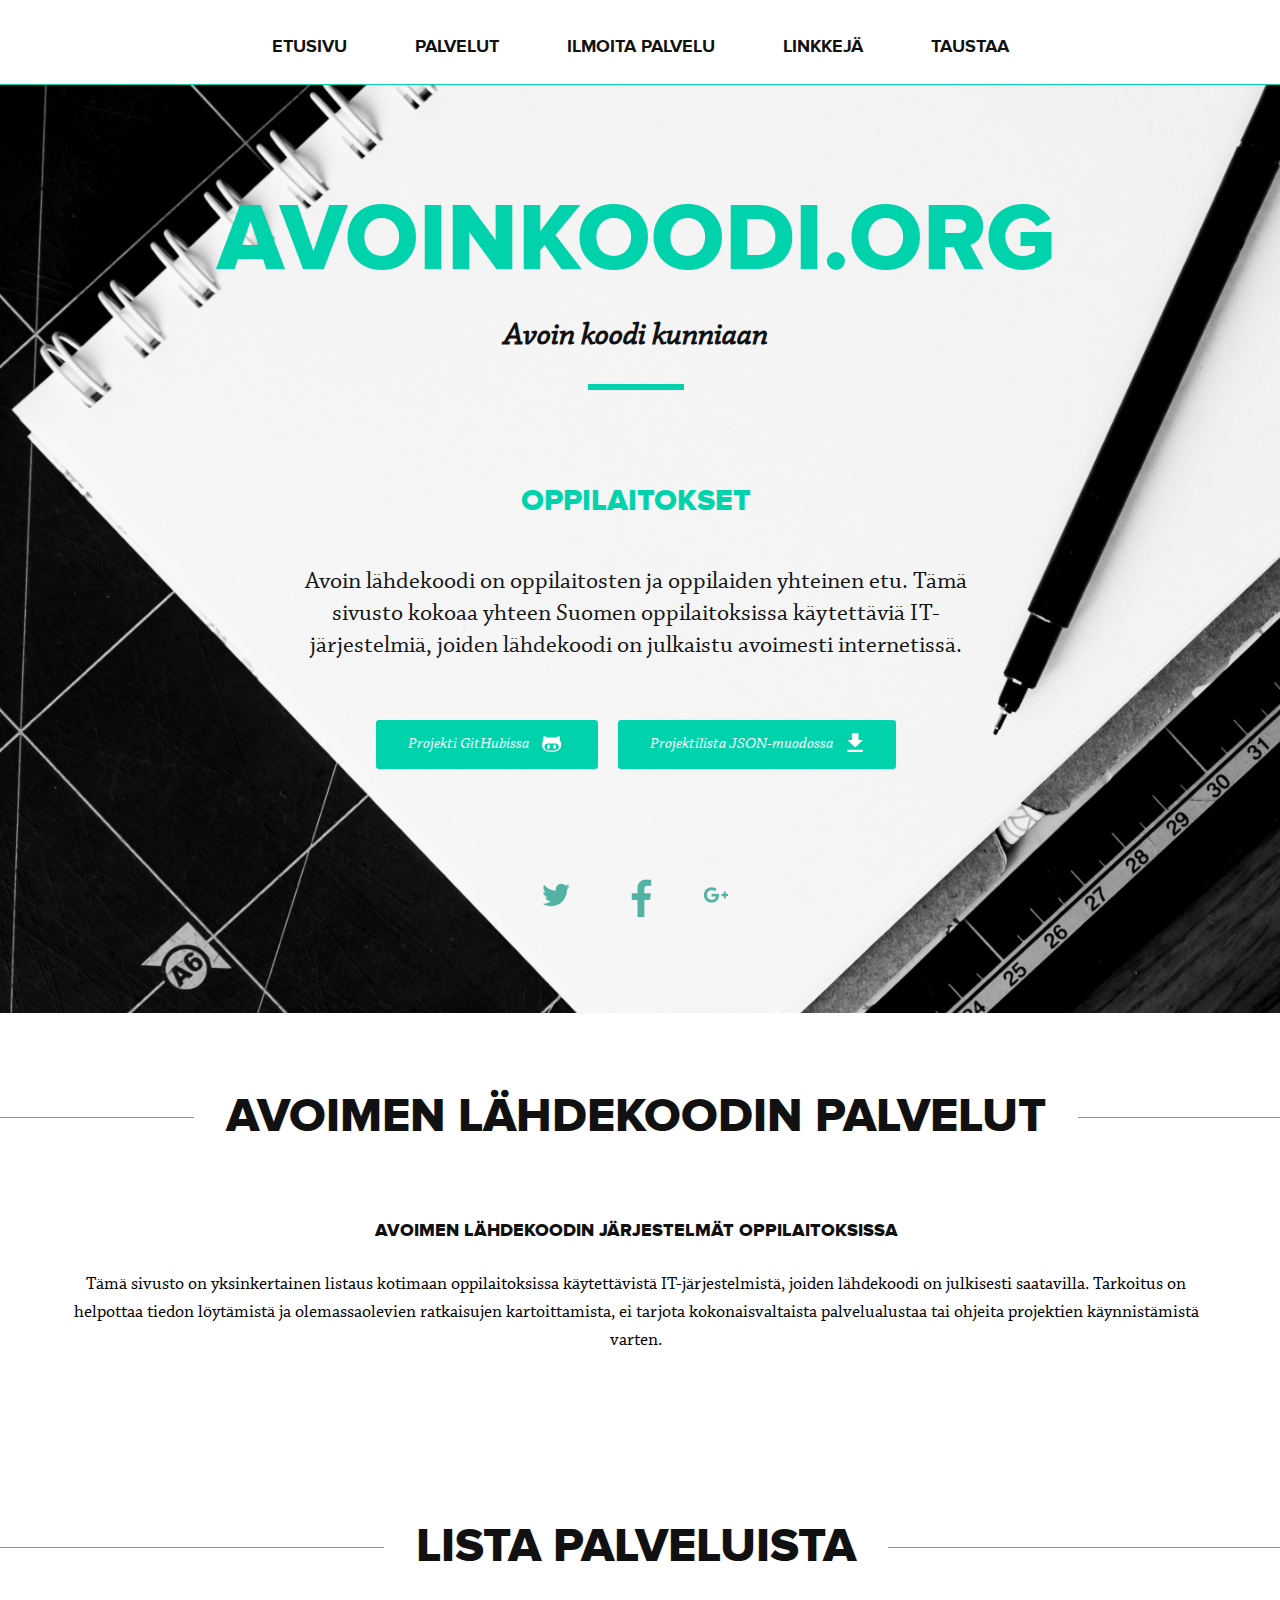
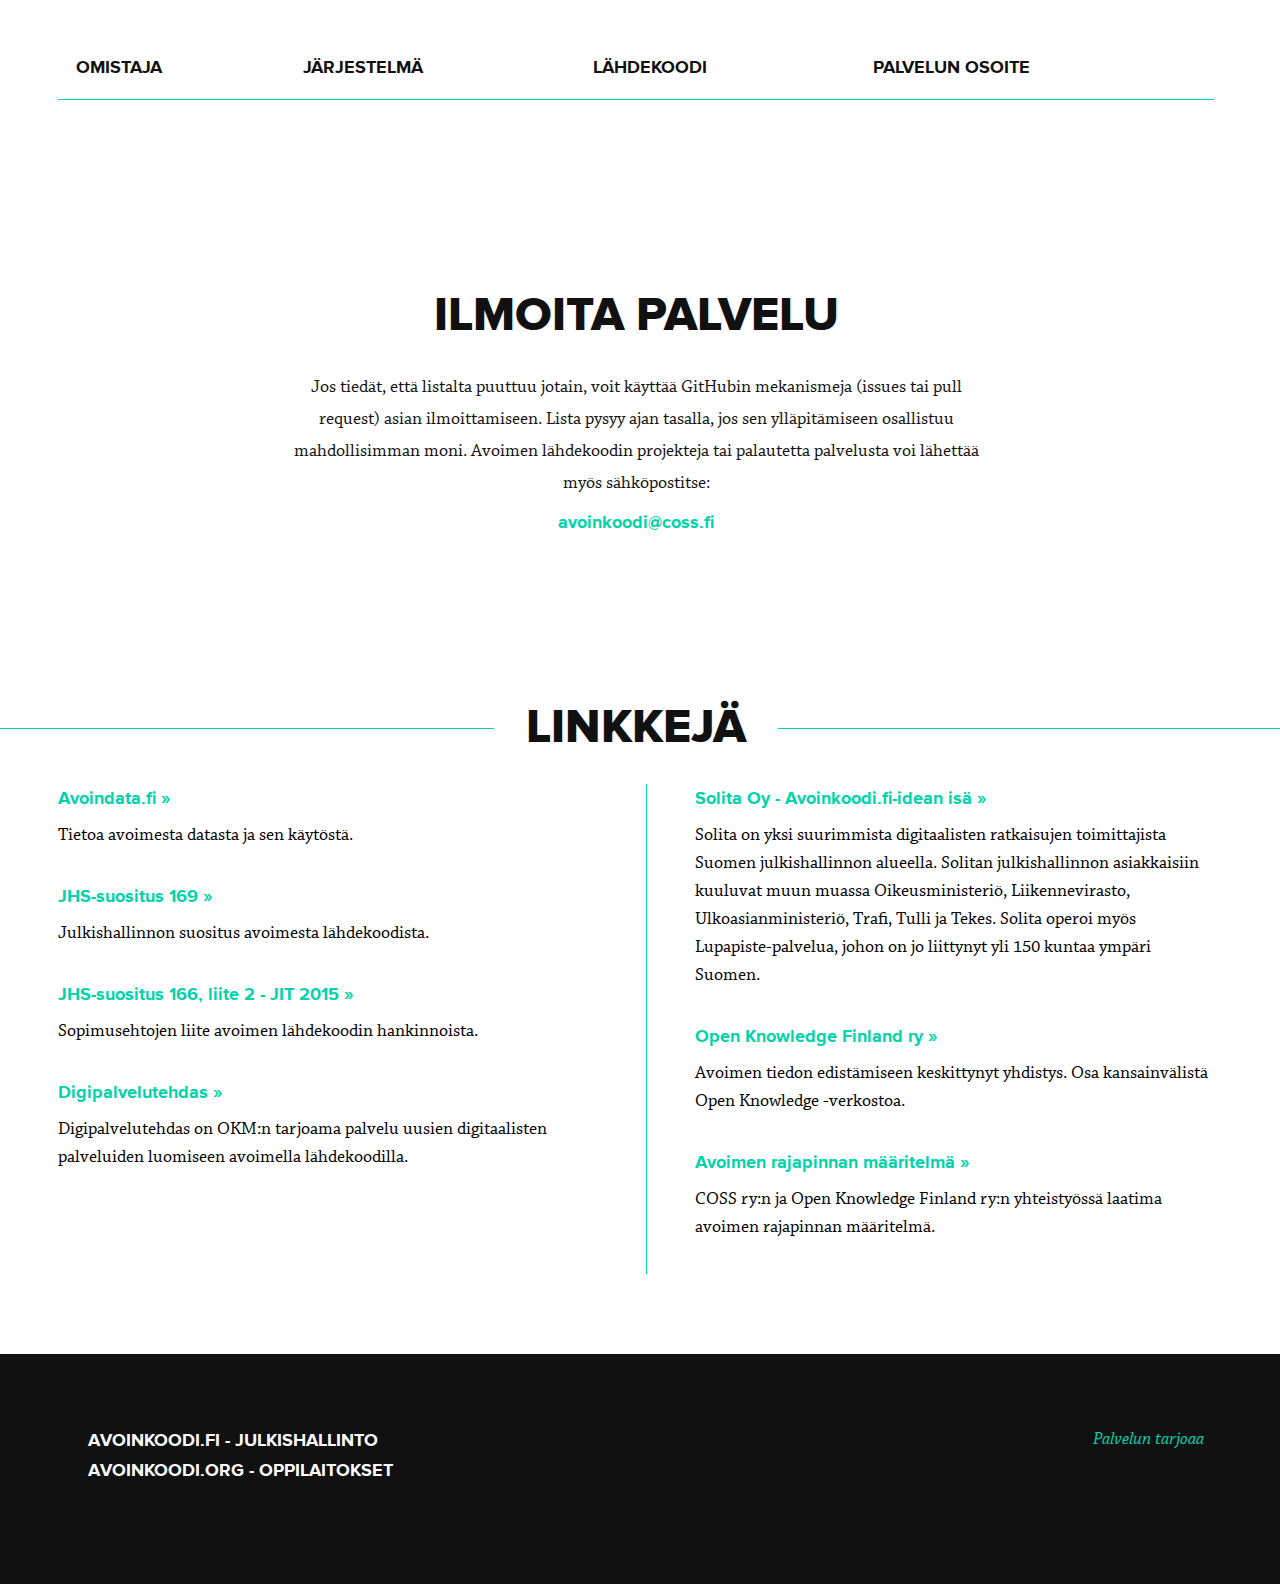
==== commit dae04d92: "Update index.html" ====
--- a/index.html
+++ b/index.html
@@ -36,7 +36,7 @@
 					<li><a href="#services">Palvelut</a></li>
 					<li><a href="#add-service">Ilmoita palvelu</a></li>
 					<li><a href="#links">Linkkejä</a></li>
-					<li><a href="https://avoinkoodi.net">Portaali</a></li>
+					<!-- <li><a href="https://avoinkoodi.net">Portaali</a></li> -->
 					<li><a href="taustaa.html">Taustaa</a></li>
 				</ul>
 			</div>
@@ -211,13 +211,13 @@
 
 					<div class="container">
 					
-					  <a class="logo-white" href="http://www.avoinkoodi.net">Avoinkoodi.net - Kokoonpano</a>
-						</br>  
-					  <a class="logo-white" href="http://www.avoinkoodi.fi">Avoinkoodi.fi  - Julkishallinto</a><div class="footer-content"><span>Palvelun tarjoaa</span> <a href="https://coss.fi" class="logo-white logo"></a></div>
+					  <!-- <a class="logo-white" href="http://www.avoinkoodi.net">Avoinkoodi.net - Kokoonpano</a>
+						</br>  -->
+					  <a class="logo-white" href="http://www.avoinkoodi.fi">Avoinkoodi.fi - Julkishallinto</a><div class="footer-content"><span>Palvelun tarjoaa</span> <a href="https://coss.fi" class="logo-white logo"></a></div>
 						</br>				  	
 					  <a class="logo-white" href="http://www.avoinkoodi.org">Avoinkoodi.org - Oppilaitokset</a>
-					 	 </br>
-					  <a class="logo-white" href="http://www.avoinkoodi.biz">Avoinkoodi.biz - Yritykset</a> 
+					 	 <!-- </br>
+					  <a class="logo-white" href="http://www.avoinkoodi.biz">Avoinkoodi.biz - Yritykset</a> -->
 
 				</div>
 			</footer>
